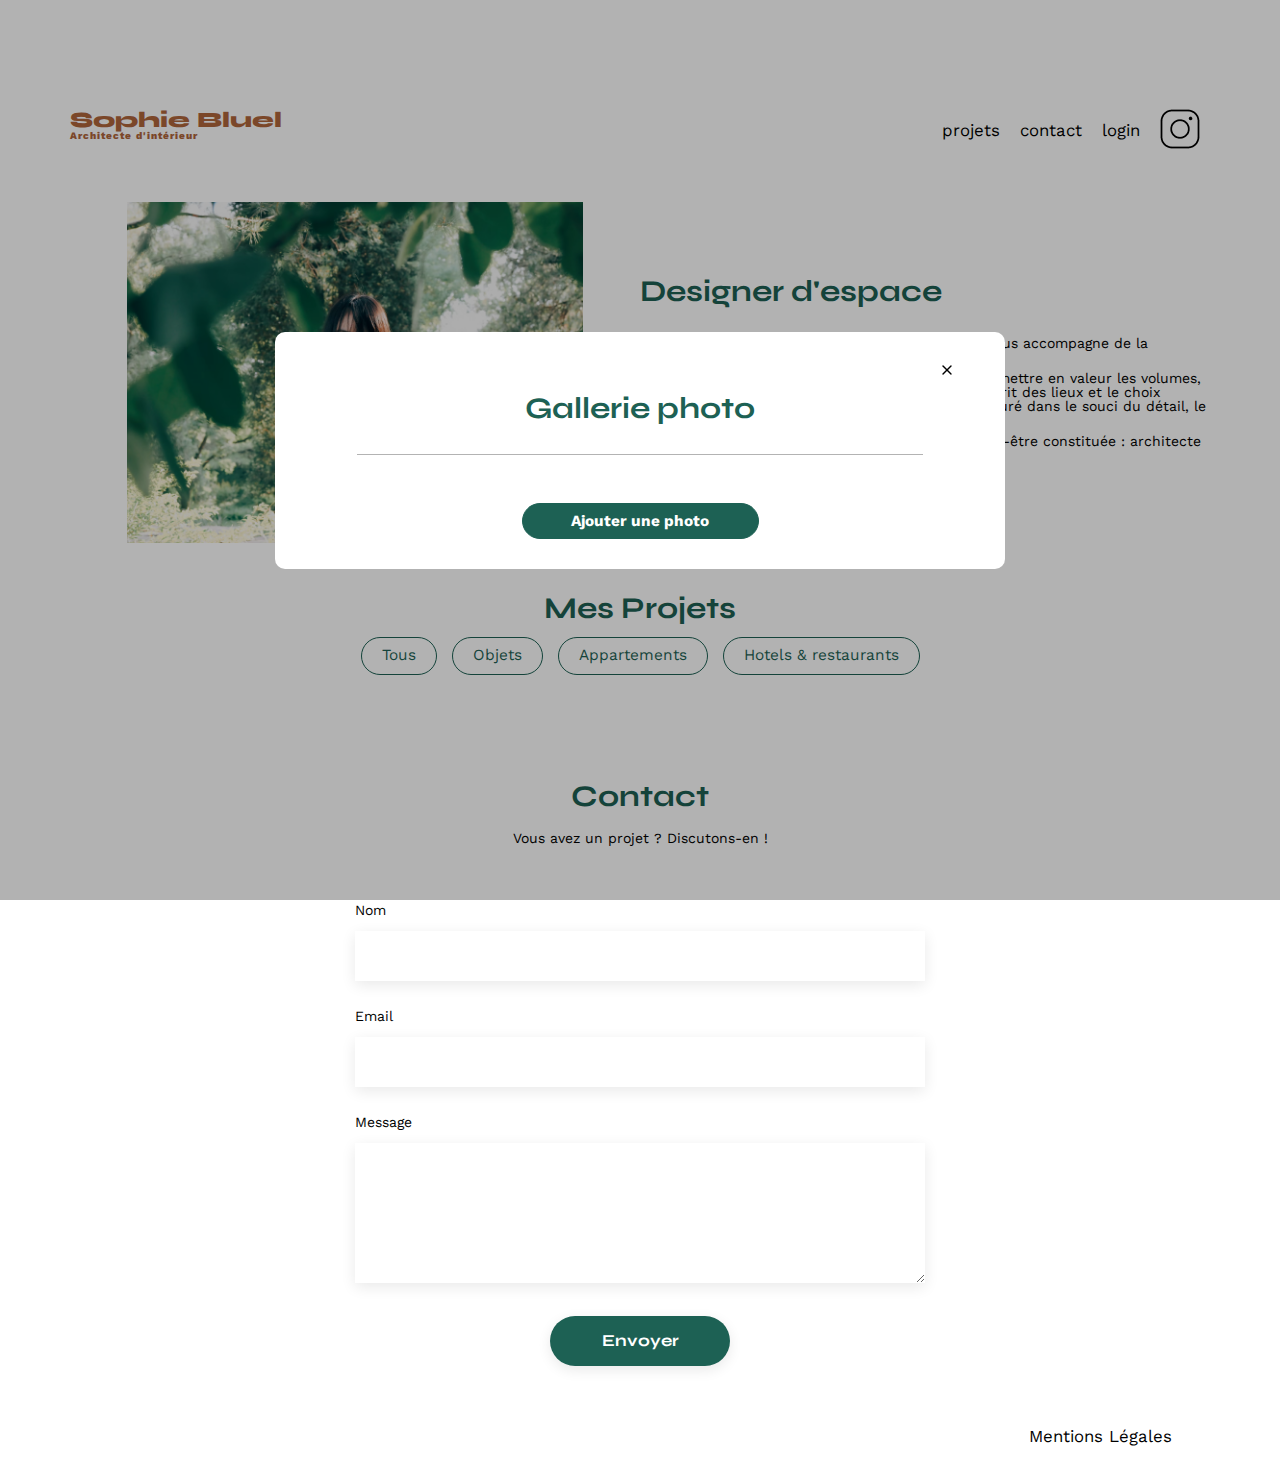
==== FrontEnd/index.html @ 95aede49 "category dropdown update" ====
<!DOCTYPE html>
<html lang="fr">
<head>
	<meta charset="UTF-8">
	<title>Sophie Bluel - Architecte d'intérieur</title>
	<meta name="viewport" content="width=device-width, initial-scale=1.0">
	<link rel="preconnect" href="https://fonts.googleapis.com">
	<link rel="preconnect" href="https://fonts.gstatic.com" crossorigin>
	<link href="https://fonts.googleapis.com/css2?family=Syne:wght@700;800&family=Work+Sans&display=swap" rel="stylesheet">
	<link rel="stylesheet" href="https://cdnjs.cloudflare.com/ajax/libs/font-awesome/6.5.2/css/all.min.css" integrity="sha512-SnH5WK+bZxgPHs44uWIX+LLJAJ9/2PkPKZ5QiAj6Ta86w+fsb2TkcmfRyVX3pBnMFcV7oQPJkl9QevSCWr3W6A==" crossorigin="anonymous" referrerpolicy="no-referrer" />
	<meta name="description" content="">
	<link rel="stylesheet" href="./assets/style.css">
</head>

<body>
	<div class="black">
		<span><i class="fa-regular fa-pen-to-square"></i></span>
		<span>Mode édition</span>
	</div>
<div class="generalContainer">
	<header>
		<h1>Sophie Bluel <span>Architecte d'intérieur</span></h1>
		<nav>
			<ul>
				<li>projets</li>
				<li>contact</li>
				<li id="loginBtn"><a href="login-page.html">login</a></li>
				<li><img src="./assets/icons/instagram.png" alt="Instagram"></li>
			</ul>
		</nav>
	</header>
	<main>
		<section id="introduction">
			<figure>
				<img src="./assets/images/sophie-bluel.png" alt="">
			</figure>
			<article>
				<h2>Designer d'espace</h2>
				<p>Je raconte votre histoire, je valorise vos idées. Je vous accompagne de la conception à la livraison finale du chantier.</p>
				<p>Chaque projet sera étudié en commun, de façon à mettre en valeur les volumes, les matières et les couleurs dans le respect de l’esprit des lieux et le choix adapté des matériaux. Le suivi du chantier sera assuré dans le souci du détail, le respect du planning et du budget.</p>
				<p>En cas de besoin, une équipe pluridisciplinaire peut-être constituée : architecte DPLG, décorateur(trice)</p>
			</article>
		</section>
		<section id="portfolio">
			<div class="portfolioTitleContainer">
				<h2>Mes Projets</h2>
				<div class="modifLog">
					<span>
						<img src="./assets/icons/pen-to-square-regular.svg" alt="" width="16" height="16">
						<span><a href="#modal">modifier</a></span>
					</span>
				</div>
			</div> 
			<div class="btnContainer">
				<ul>
					<li><button class="filterBtn" id="all">Tous</button></li>
					<li><button class="filterBtn" id="object">Objets</button></li>
					<li><button class="filterBtn" id="flats">Appartements</button></li>
					<li><button class="filterBtn" id="hotel&Resto">Hotels & restaurants</button></li>
				</ul>
			</div>
			<div class="gallery"></div>
		</section>
		<section id="contact">
			<h2>Contact</h2>
			<p>Vous avez un projet ? Discutons-en !</p>
			<form action="#" method="post">
				<label for="name">Nom</label>
				<input type="text" name="name" id="name">
				<label for="email">Email</label>
				<input type="email" name="email" id="email">
				<label for="message">Message</label>
				<textarea name="message" id="message" cols="30" rows="10"></textarea>
				<input type="submit" value="Envoyer">
			</form>
		</section>
	</main>

	<aside id="modal" class="galleryModal" aria-hidden="true" role="dialog"
  aria-modal="false" >
    <div class="modalWrapper js-modal-stop">
			<div class="closeContainer">
				<img src="./assets/icons/arrow-left.svg" alt="return back icon" id="hiddenIcon">
				<img src="./assets/icons/x.svg" alt="close icon" class="closingIcon">
			</div>
			<div class="modalV1">
				<h2>Gallerie photo</h2>
				<div class="galleryContainer"></div>
				<button type="submit" id="modalBtn">Ajouter une photo</button>
			</div>

			<div class="modalV2">
				<h2>Ajout photo</h2>
				<div class="formContainer">
					<form action="">
						<div class="addPhotoContainer">
							<!-- <img src="#" alt="Preview image" id="previewImage"> -->
							<p id="addIcon"><i class="fa-regular fa-image"></i></p>
							<button id="addPhoto">
								<input type="file" value="+ Ajouter photo" id="fileInput">
							</button>
							<p>jpg, png : 4mo max</p>
						</div>
						<div class="inputContainer">
							<label for="title">Titre</label>
							<input type="text" name="title" id="titleInput">
							<label for="category">Catégorie</label>
							<div class="dropdown">
								<div class="select">
									<span class="selected">Objets</span>
									<div class="caret">
										<i class="fa-solid fa-chevron-down"></i>
									</div>
								</div>
								<ul class="menu">
									<li class="actived">Objets</li>
									<li>Appartements</li>
									<li>Hotels & restaurants</li>
								</ul>
							</div>
						</div>
						<div class="validBtnContainer">
							<button id="validBtn" disabled="disabled">Valider</button>
						</div>
					</form>
				</div>
			</div>
    </div>
  </aside>

	
	<footer>
		<nav>
			<ul>
				<li>Mentions Légales</li>
			</ul>
		</nav>
	</footer>
</div>
<script src="./script.js"></script>
</body>
</html>
---- FrontEnd/assets/style.css ----
/* http://meyerweb.com/eric/tools/css/reset/
   v2.0 | 20110126
   License: none (public domain)
*/

*{
	margin: 0;
	padding: 0;
	border: 0;
	font-size: 100%;
	font: inherit;
	vertical-align: baseline;
}
/* HTML5 display-role reset for older browsers */
article, aside, details, figcaption, figure,
footer, header, hgroup, menu, nav, section {
	display: block;
}
body {
	line-height: 1;
}
ol, ul {
	list-style: none;
}
blockquote, q {
	quotes: none;
}
blockquote:before, blockquote:after,
q:before, q:after {
	content: '';
	content: none;
}
table {
	border-collapse: collapse;
	border-spacing: 0;
}
/** end reset css**/
body {
	font-family: 'Work Sans' ;
	font-size: 14px;
}
.generalContainer{
	max-width: 1140px;
	margin:auto;
}
header {
	display: flex;
	justify-content: space-between;
	margin: 50px 0
}
section {
	margin: 50px 0
}

h1{
	display: flex;
	flex-direction: column;
	font-family: 'Syne';
	font-size: 22px;
	font-weight: 800;
	color: #B1663C
}

h1 > span {
	font-family: 'Work Sans';
	font-size:10px;
	letter-spacing: 0.1em;
;
}

h2{
	font-family: 'Syne';
	font-weight: 700;
	font-size: 30px;
	color: #1D6154
}
a{
	text-decoration: none;
	color: #000

}
a:hover{
	color: #B1663C;

}
nav ul {
	display: flex;
	align-items: center;
	list-style-type: none;

}
nav li {
	padding: 0 10px;
	font-size: 1.2em;
}

li:hover {
	color: #B1663C;
}
#introduction {
	display: flex;
	align-items: center;
}
#introduction figure {
	flex: 1
}
#introduction img {
	display: block;
	margin: auto;
	width: 80%;
}

#introduction article {
	flex: 1
}
#introduction h2 {
	margin-bottom: 1em;
}

#introduction p {
	margin-bottom: 0.5em;
}
#portfolio h2 {
	text-align: center;
}

.black{
	background: #000;
	height: 59px;
	color: #ffffff;
	display: flex;
	justify-content: center;
	align-items: center;
	gap: 1em;
	visibility: hidden;
}

.portfolioTitleContainer{
	display: flex;
	align-items: center;
	justify-content: center;
	gap: 1.5rem;
	margin-bottom: 1em;
} 
.modifLog{
	display: none;
}
.modifLog img{
	cursor: pointer;
}

.btnContainer{
	margin-bottom: 4em;
	display: flex;
	justify-content: center;
}
.btnContainer ul{
	display: flex;
	gap: 15px;
}
button{
	background: transparent;
	border: 1px solid #1d6154;
	color: #1D6154;
	border-radius: 60px;
	font-size: 1.1em;
	padding: 10px 20px;
}
button:hover{
	cursor: pointer;
	background: #1D6154;
	color: white;
}
.active{
	background: #1D6154;
	color: white;
}

.gallery {
	width: 100%;
	display: grid;
	grid-template-columns: 1fr 1fr 1fr;
	grid-column-gap: 20px;
	grid-row-gap: 20px;
}

.gallery img {
	width: 100%;

}
#contact {
	width: 50%;
margin: auto;
}
#contact > * {
	text-align: center;

}
#contact h2{
	margin-bottom: 20px;
}
#contact form {
	text-align: left;
	margin-top:30px;
	display: flex;
	flex-direction: column;
}

#contact input {
	height: 50px;
	font-size: 1.2em;
	border: none;
	box-shadow: 0px 4px 14px rgba(0, 0, 0, 0.09);
}
#contact label {
	margin: 2em 0 1em 0;
}
#contact textarea {
	border: none;
	box-shadow: 0px 4px 14px rgba(0, 0, 0, 0.09);
}

input[type="submit"]{
	font-family: 'Syne';
	font-weight: 700;
	color: #ffffff;
	background-color: #1D6154;
	margin : 2em auto ;
	width: 180px;
	text-align: center;
	border-radius: 60px ;
}

footer nav ul {
	display: flex;
	justify-content: flex-end;
	margin: 2em
}


/* MODAL */
.galleryModal{
	/* visibility: hidden; */
  position: fixed;
	user-select: none;
  top: 0;
  left: 0;
  width: 100%;
	height: 100%;
  background: rgba(0, 0, 0, 0.3);
  display: flex;
  align-items: center;
  justify-content: center;
}
.modalWrapper{
	background: #fff;
  width: 630px;
  padding: 30px 50px;
	border-radius: 10px;
	}
.closeContainer{
  display: flex;
  justify-content: space-between;
  margin-bottom: 15px;
}
.closeContainer img{
  cursor: pointer;
}
#hiddenIcon{
	visibility: hidden;
}
.galleryContainer{
  position: relative;
  display: grid;
  grid-template-columns: repeat(5, 1fr);
  gap: 2rem 2%;
  margin: 2rem 2rem 3rem;
}
.galleryContainer::after{
content: "";
position: absolute;
width: 100%;
height: 1px;
background: rgb(179, 179, 179);
bottom: -5%;
}
aside h2{
  text-align: center;
}
#modalBtn{
  font-weight: 700;
	color: #fff;
	background-color: #1D6154;
	margin : 0 auto ;
	width: 237px;
	height: 36px;
	border-radius: 60px ;
  display: grid;
  align-items: center;
}
button:hover{
  cursor: pointer;
}

.projectPhoto{
	width: 100%;
	position: relative;
}

.projectPhoto img{
	object-fit: cover;
	width: 100%;
	height: 100%;
}

.trashContainer{
	background: #000;
	width: 20px;
	display: grid;
	place-content: center;
	justify-items: center;
	align-items: center;
	border-radius: 3px;
	padding: 2px;
	position: absolute;
	content: "";
	right: 0;
	cursor: pointer;
	margin: 5px;
	z-index: 100;
}
.trashContainer img{
	width: 90%;
	height: 90%;
}


/* -- MODAL V2 -- */

.modalV2{
	display: none;
}

.formContainer{
	margin: 2rem auto 3rem;
	max-width: 420px;
}

.addPhotoContainer{
	background: rgba(232, 241, 246);
	border-radius: 3px;
	height: 169px;
	margin: 0 auto;
	display: flex;
	flex-direction: column;
	align-items: center;
	justify-content: center;
	padding: 20px;
}
#addIcon{
	font-size: 5em;
	color: #b9c5cc;
}
.addPhotoContainer button{
	width: 50%;
	margin: 1em;
	background: #b9c5cc;
	border: none;
	z-index: 0;
}
.addPhotoContainer input{
	cursor: pointer;
	color: #306685;
	background: transparent;
}
.inputContainer{
	display: flex;
	flex-direction: column;
	align-items: center;
	padding: 20px 0;
	margin-bottom: 2em;
}
.inputContainer input{
	width: 100%;
	height: 51px;
	box-shadow: 0 4px 14px rgba(0, 0, 0, 0.09);
	margin: 1em 0 2em;
	outline: none;
	padding: 0 5px ;
}
.inputContainer label{
	text-align: left;
	width: 100%;
}
.validBtnContainer{
	position: relative;
	display: flex;
	justify-content: center;
	align-items: center;
	margin: 4em 0 0;
}
#validBtn{
	width: 237px;
	height: 36px;
	background: #a7a7a7;
	color: #fff;
	border: transparent;
	cursor: default;
}
.validBtnContainer::before{
	content: "";
	position: absolute;
	width: 100%;
	height: 1px;
	background: rgb(179, 179, 179);
	top: -90%;
}
.before-hidden::before{
	visibility: hidden;
}

/* DROPDOWN MENU */
.dropdown{
	position: relative;
	margin-top: 1em;
	width: 100%;
	padding: 0 5px;

}
.select{
	display: flex;
	justify-content: space-between;
	align-items: center;
	height: 51px;
	box-shadow: 0 4px 14px rgba(0, 0, 0, 0.09);
	padding: 0 1em;
	margin-bottom: 0.5em;
}
.caret{
	cursor: pointer;
}
.caret-rotate{
	transform: rotate(180deg);
}
.menu{
	padding: 0.2em 1em;
	box-shadow: 0 4px 14px rgba(0, 0, 0, 0.09);
	border-radius: 3px;
	position: absolute;
	width: 92%;
	z-index: 1;
	opacity: 0;
	transform: translateX(-50%);
	left: 50%;
	display: none;
	transition: 0.2s;

}
.menu li{
	margin: 5px 0;
	cursor: pointer;
	width: 50%;
}
.menu-open{
	opacity: 1;
	display: block;
}
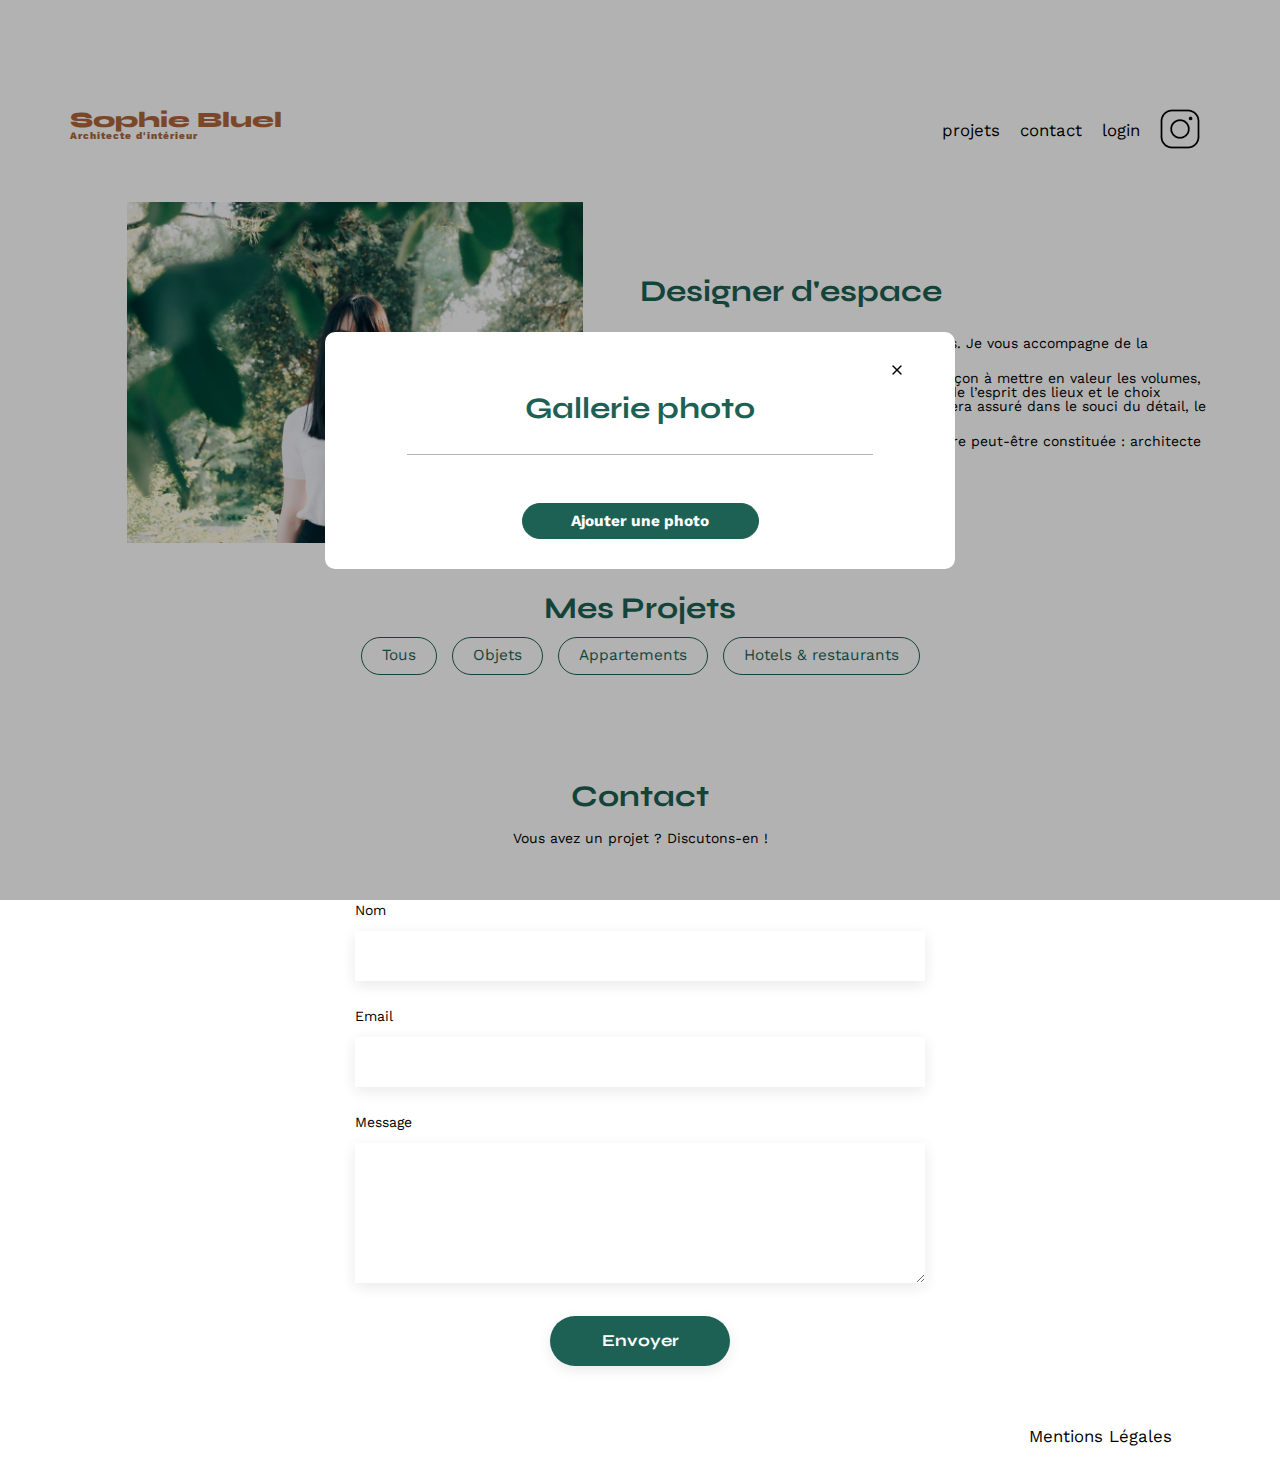
==== commit b082182f: "new css file for modal, html updates on modalV2, JS updated" ====
--- a/FrontEnd/index.html
+++ b/FrontEnd/index.html
@@ -10,6 +10,7 @@
 	<link rel="stylesheet" href="https://cdnjs.cloudflare.com/ajax/libs/font-awesome/6.5.2/css/all.min.css" integrity="sha512-SnH5WK+bZxgPHs44uWIX+LLJAJ9/2PkPKZ5QiAj6Ta86w+fsb2TkcmfRyVX3pBnMFcV7oQPJkl9QevSCWr3W6A==" crossorigin="anonymous" referrerpolicy="no-referrer" />
 	<meta name="description" content="">
 	<link rel="stylesheet" href="./assets/style.css">
+	<link rel="stylesheet" href="./assets/modal-style.css">
 </head>
 
 <body>
@@ -94,12 +95,13 @@
 				<div class="formContainer">
 					<form action="">
 						<div class="addPhotoContainer">
-							<!-- <img src="#" alt="Preview image" id="previewImage"> -->
 							<p id="addIcon"><i class="fa-regular fa-image"></i></p>
-							<button id="addPhoto">
-								<input type="file" value="+ Ajouter photo" id="fileInput">
-							</button>
-							<p>jpg, png : 4mo max</p>
+							<img src="" id="previewImage">
+							<div class="addPhoto">
+								<input type="file" accept=".jpg, .png" id="fileInput">
+								<label for="fileInput" id="addTxt">+ Ajouter photo<label>
+							</div>
+							<p id="infoFormat">jpg, png : 4mo max</p>
 						</div>
 						<div class="inputContainer">
 							<label for="title">Titre</label>
--- a/FrontEnd/assets/style.css
+++ b/FrontEnd/assets/style.css
@@ -238,230 +238,3 @@
 }
 
 
-/* MODAL */
-.galleryModal{
-	/* visibility: hidden; */
-  position: fixed;
-	user-select: none;
-  top: 0;
-  left: 0;
-  width: 100%;
-	height: 100%;
-  background: rgba(0, 0, 0, 0.3);
-  display: flex;
-  align-items: center;
-  justify-content: center;
-}
-.modalWrapper{
-	background: #fff;
-  width: 630px;
-  padding: 30px 50px;
-	border-radius: 10px;
-	}
-.closeContainer{
-  display: flex;
-  justify-content: space-between;
-  margin-bottom: 15px;
-}
-.closeContainer img{
-  cursor: pointer;
-}
-#hiddenIcon{
-	visibility: hidden;
-}
-.galleryContainer{
-  position: relative;
-  display: grid;
-  grid-template-columns: repeat(5, 1fr);
-  gap: 2rem 2%;
-  margin: 2rem 2rem 3rem;
-}
-.galleryContainer::after{
-content: "";
-position: absolute;
-width: 100%;
-height: 1px;
-background: rgb(179, 179, 179);
-bottom: -5%;
-}
-aside h2{
-  text-align: center;
-}
-#modalBtn{
-  font-weight: 700;
-	color: #fff;
-	background-color: #1D6154;
-	margin : 0 auto ;
-	width: 237px;
-	height: 36px;
-	border-radius: 60px ;
-  display: grid;
-  align-items: center;
-}
-button:hover{
-  cursor: pointer;
-}
-
-.projectPhoto{
-	width: 100%;
-	position: relative;
-}
-
-.projectPhoto img{
-	object-fit: cover;
-	width: 100%;
-	height: 100%;
-}
-
-.trashContainer{
-	background: #000;
-	width: 20px;
-	display: grid;
-	place-content: center;
-	justify-items: center;
-	align-items: center;
-	border-radius: 3px;
-	padding: 2px;
-	position: absolute;
-	content: "";
-	right: 0;
-	cursor: pointer;
-	margin: 5px;
-	z-index: 100;
-}
-.trashContainer img{
-	width: 90%;
-	height: 90%;
-}
-
-
-/* -- MODAL V2 -- */
-
-.modalV2{
-	display: none;
-}
-
-.formContainer{
-	margin: 2rem auto 3rem;
-	max-width: 420px;
-}
-
-.addPhotoContainer{
-	background: rgba(232, 241, 246);
-	border-radius: 3px;
-	height: 169px;
-	margin: 0 auto;
-	display: flex;
-	flex-direction: column;
-	align-items: center;
-	justify-content: center;
-	padding: 20px;
-}
-#addIcon{
-	font-size: 5em;
-	color: #b9c5cc;
-}
-.addPhotoContainer button{
-	width: 50%;
-	margin: 1em;
-	background: #b9c5cc;
-	border: none;
-	z-index: 0;
-}
-.addPhotoContainer input{
-	cursor: pointer;
-	color: #306685;
-	background: transparent;
-}
-.inputContainer{
-	display: flex;
-	flex-direction: column;
-	align-items: center;
-	padding: 20px 0;
-	margin-bottom: 2em;
-}
-.inputContainer input{
-	width: 100%;
-	height: 51px;
-	box-shadow: 0 4px 14px rgba(0, 0, 0, 0.09);
-	margin: 1em 0 2em;
-	outline: none;
-	padding: 0 5px ;
-}
-.inputContainer label{
-	text-align: left;
-	width: 100%;
-}
-.validBtnContainer{
-	position: relative;
-	display: flex;
-	justify-content: center;
-	align-items: center;
-	margin: 4em 0 0;
-}
-#validBtn{
-	width: 237px;
-	height: 36px;
-	background: #a7a7a7;
-	color: #fff;
-	border: transparent;
-	cursor: default;
-}
-.validBtnContainer::before{
-	content: "";
-	position: absolute;
-	width: 100%;
-	height: 1px;
-	background: rgb(179, 179, 179);
-	top: -90%;
-}
-.before-hidden::before{
-	visibility: hidden;
-}
-
-/* DROPDOWN MENU */
-.dropdown{
-	position: relative;
-	margin-top: 1em;
-	width: 100%;
-	padding: 0 5px;
-
-}
-.select{
-	display: flex;
-	justify-content: space-between;
-	align-items: center;
-	height: 51px;
-	box-shadow: 0 4px 14px rgba(0, 0, 0, 0.09);
-	padding: 0 1em;
-	margin-bottom: 0.5em;
-}
-.caret{
-	cursor: pointer;
-}
-.caret-rotate{
-	transform: rotate(180deg);
-}
-.menu{
-	padding: 0.2em 1em;
-	box-shadow: 0 4px 14px rgba(0, 0, 0, 0.09);
-	border-radius: 3px;
-	position: absolute;
-	width: 92%;
-	z-index: 1;
-	opacity: 0;
-	transform: translateX(-50%);
-	left: 50%;
-	display: none;
-	transition: 0.2s;
-
-}
-.menu li{
-	margin: 5px 0;
-	cursor: pointer;
-	width: 50%;
-}
-.menu-open{
-	opacity: 1;
-	display: block;
-}--- a/FrontEnd/assets/modal-style.css
+++ b/FrontEnd/assets/modal-style.css
@@ -0,0 +1,246 @@
+*{
+  margin: 0;
+  padding: 0;
+  box-sizing: border-box;
+}
+
+/* MODAL */
+.galleryModal{
+	/* visibility: hidden; */
+  position: fixed;
+	user-select: none;
+  top: 0;
+  left: 0;
+  width: 100%;
+	height: 100%;
+  background: rgba(0, 0, 0, 0.3);
+  display: flex;
+  align-items: center;
+  justify-content: center;
+}
+.modalWrapper{
+	background: #fff;
+  width: 630px;
+  padding: 30px 50px;
+	border-radius: 10px;
+	}
+.closeContainer{
+  display: flex;
+  justify-content: space-between;
+  margin-bottom: 15px;
+}
+.closeContainer img{
+  cursor: pointer;
+}
+#hiddenIcon{
+	visibility: hidden;
+}
+.galleryContainer{
+  position: relative;
+  display: grid;
+  grid-template-columns: repeat(5, 1fr);
+  gap: 2rem 2%;
+  margin: 2rem 2rem 3rem;
+}
+.galleryContainer::after{
+content: "";
+position: absolute;
+width: 100%;
+height: 1px;
+background: rgb(179, 179, 179);
+bottom: -5%;
+}
+aside h2{
+  text-align: center;
+}
+#modalBtn{
+  font-weight: 700;
+	color: #fff;
+	background-color: #1D6154;
+	margin : 0 auto ;
+	width: 237px;
+	height: 36px;
+	border-radius: 60px ;
+  display: grid;
+  align-items: center;
+}
+button:hover{
+  cursor: pointer;
+}
+
+.projectPhoto{
+	width: 100%;
+	position: relative;
+}
+
+.projectPhoto img{
+	object-fit: cover;
+	width: 100%;
+	height: 100%;
+}
+
+.trashContainer{
+	background: #000;
+	width: 20px;
+	display: grid;
+	place-content: center;
+	justify-items: center;
+	align-items: center;
+	border-radius: 3px;
+	padding: 2px;
+	position: absolute;
+	content: "";
+	right: 0;
+	cursor: pointer;
+	margin: 5px;
+	z-index: 100;
+}
+.trashContainer img{
+	width: 90%;
+	height: 90%;
+}
+
+
+/* -- MODAL V2 -- */
+
+.modalV2{
+	display: none;
+}
+
+.formContainer{
+	margin: 2rem auto 3rem;
+	max-width: 420px;
+}
+
+.addPhotoContainer{
+	background: rgba(232, 241, 246);
+	border-radius: 3px;
+	height: 169px;
+	margin: 0 auto;
+	display: flex;
+	flex-direction: column;
+	align-items: center;
+	justify-content: center;
+	padding: 20px;
+}
+#addIcon{
+	font-size: 5em;
+	color: #b9c5cc;
+}
+#previewImage{
+	position: relative;
+	max-width: 100%;
+	max-height: 100%;
+	object-fit: cover;
+}
+.addPhoto{
+	width: 50%;
+	margin: 1em;
+	display: flex;
+	justify-content: center;
+}
+.addPhotoContainer input{
+	display: none;
+}
+#addTxt{
+	color: #306685;
+	background: #b9c5cc;
+	text-align: center;
+	cursor: pointer;
+	z-index: 0;
+	position: relative;
+	padding: 1em 2em;
+	width: 173px;
+	border-radius: 20px;
+}
+
+.inputContainer{
+	display: flex;
+	flex-direction: column;
+	align-items: center;
+	padding: 20px 0;
+	margin-bottom: 2em;
+}
+.inputContainer input{
+	width: 100%;
+	height: 51px;
+	box-shadow: 0 4px 14px rgba(0, 0, 0, 0.09);
+	margin: 1em 0 2em;
+	outline: none;
+	padding: 0 5px ;
+}
+.inputContainer label{
+	text-align: left;
+	width: 100%;
+}
+.validBtnContainer{
+	position: relative;
+	display: flex;
+	justify-content: center;
+	align-items: center;
+	margin: 4em 0 0;
+}
+#validBtn{
+	width: 237px;
+	height: 36px;
+	background: #a7a7a7;
+	color: #fff;
+	border: transparent;
+	cursor: default;
+}
+.validBtnContainer::before{
+	content: "";
+	position: absolute;
+	width: 100%;
+	height: 1px;
+	background: rgb(179, 179, 179);
+	top: -90%;
+}
+.before-hidden::before{
+	visibility: hidden;
+}
+
+/* DROPDOWN MENU */
+.dropdown{
+	position: relative;
+	margin-top: 1em;
+	width: 100%;
+	padding: 0 5px;
+
+}
+.select{
+	display: flex;
+	justify-content: space-between;
+	align-items: center;
+	height: 51px;
+	box-shadow: 0 4px 14px rgba(0, 0, 0, 0.09);
+	padding: 0 1em;
+	margin-bottom: 0.5em;
+	cursor: pointer;
+}
+.caret-rotate{
+	transform: rotate(180deg);
+}
+.menu{
+	padding: 0.2em 1em;
+	box-shadow: 0 4px 14px rgba(0, 0, 0, 0.09);
+	border-radius: 3px;
+	position: absolute;
+	width: 92%;
+	z-index: 1;
+	opacity: 0;
+	transform: translateX(-50%);
+	left: 50%;
+	display: none;
+	transition: 0.2s;
+
+}
+.menu li{
+	margin: 5px 0;
+	cursor: pointer;
+	width: 50%;
+}
+.menu-open{
+	opacity: 1;
+	display: block;
+}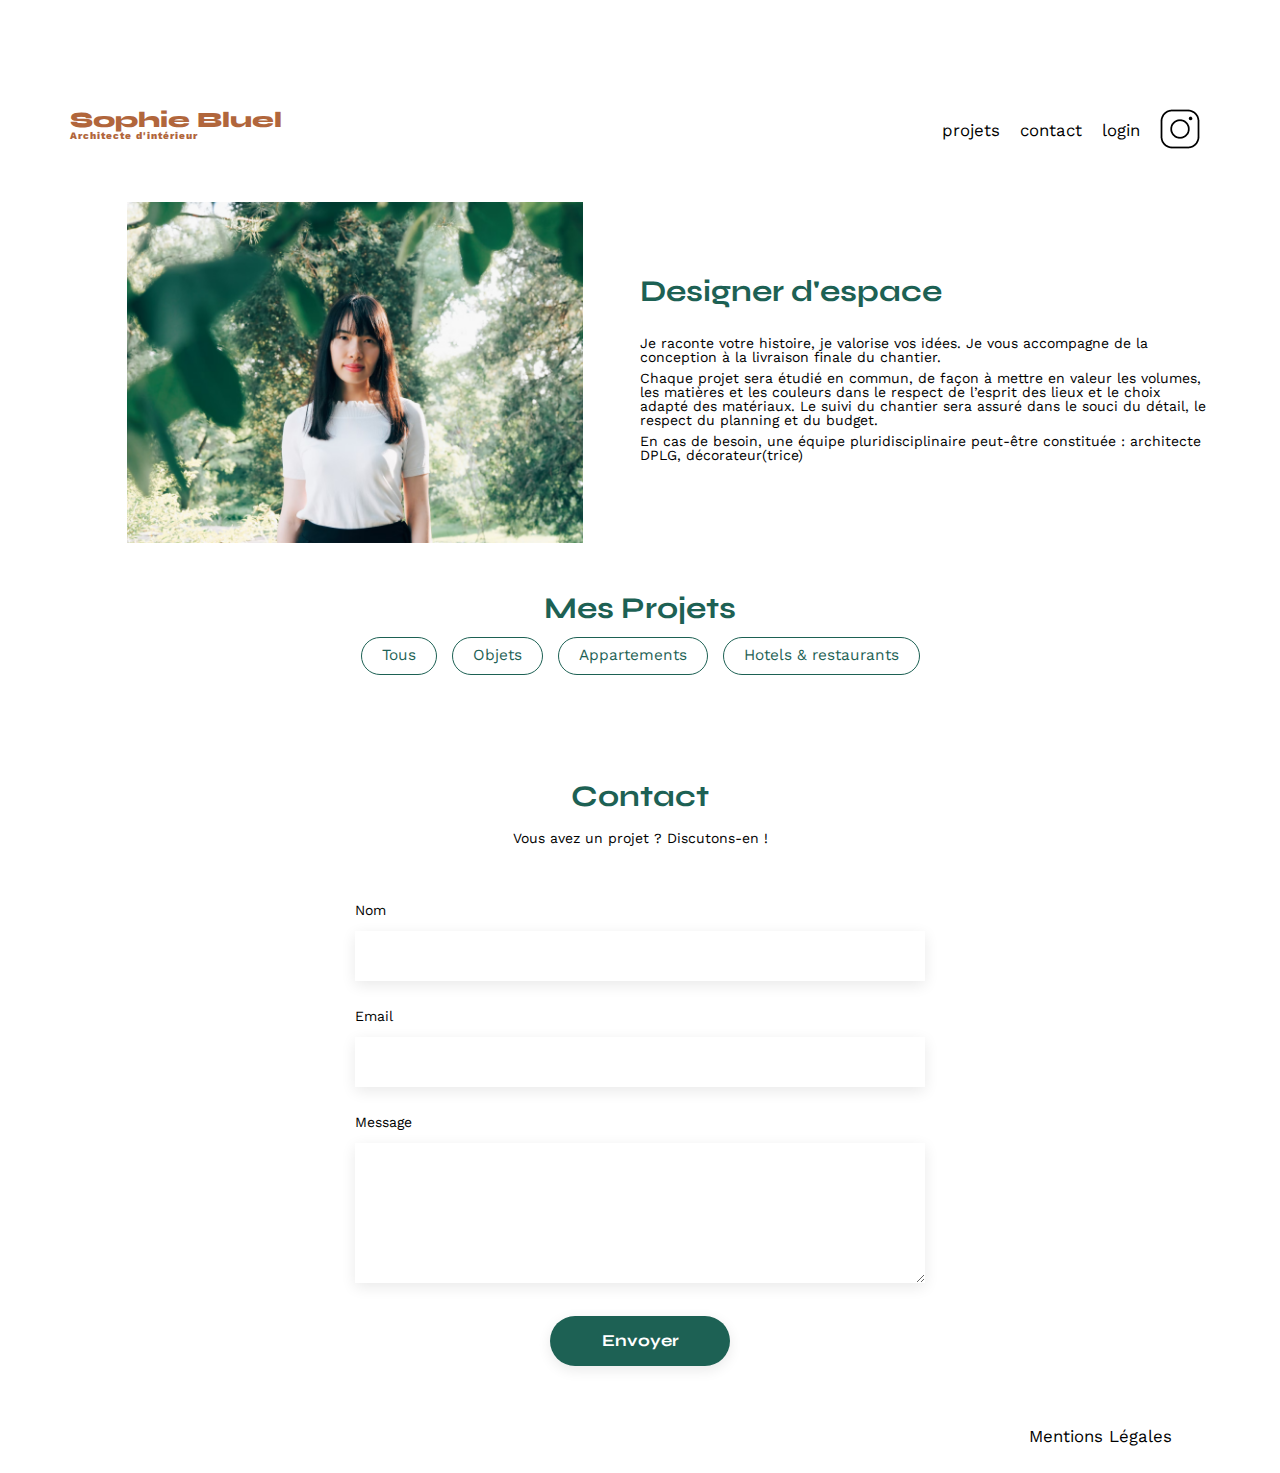
==== commit 2104c5ca: "project form updated" ====
--- a/FrontEnd/index.html
+++ b/FrontEnd/index.html
@@ -93,7 +93,7 @@
 			<div class="modalV2">
 				<h2>Ajout photo</h2>
 				<div class="formContainer">
-					<form action="">
+					<form action="" id="addProjectForm">
 						<div class="addPhotoContainer">
 							<p id="addIcon"><i class="fa-regular fa-image"></i></p>
 							<img src="" id="previewImage">
@@ -105,11 +105,12 @@
 						</div>
 						<div class="inputContainer">
 							<label for="title">Titre</label>
-							<input type="text" name="title" id="titleInput">
+							<input type="text" id="title" class="js-select">
 							<label for="category">Catégorie</label>
 							<div class="dropdown">
 								<div class="select">
-									<span class="selected">Objets</span>
+									<input type="text" id="category" class="js-select">
+									<span class="selected"></span>
 									<div class="caret">
 										<i class="fa-solid fa-chevron-down"></i>
 									</div>
--- a/FrontEnd/assets/modal-style.css
+++ b/FrontEnd/assets/modal-style.css
@@ -6,7 +6,7 @@
 
 /* MODAL */
 .galleryModal{
-	/* visibility: hidden; */
+	visibility: hidden;
   position: fixed;
 	user-select: none;
   top: 0;
@@ -187,6 +187,9 @@
 	color: #fff;
 	border: transparent;
 	cursor: default;
+	font-weight: 700;
+	display: grid;
+	align-items: center;
 }
 .validBtnContainer::before{
 	content: "";
@@ -205,8 +208,6 @@
 	position: relative;
 	margin-top: 1em;
 	width: 100%;
-	padding: 0 5px;
-
 }
 .select{
 	display: flex;
@@ -217,6 +218,9 @@
 	padding: 0 1em;
 	margin-bottom: 0.5em;
 	cursor: pointer;
+}
+.select input{
+  display: none;
 }
 .caret-rotate{
 	transform: rotate(180deg);
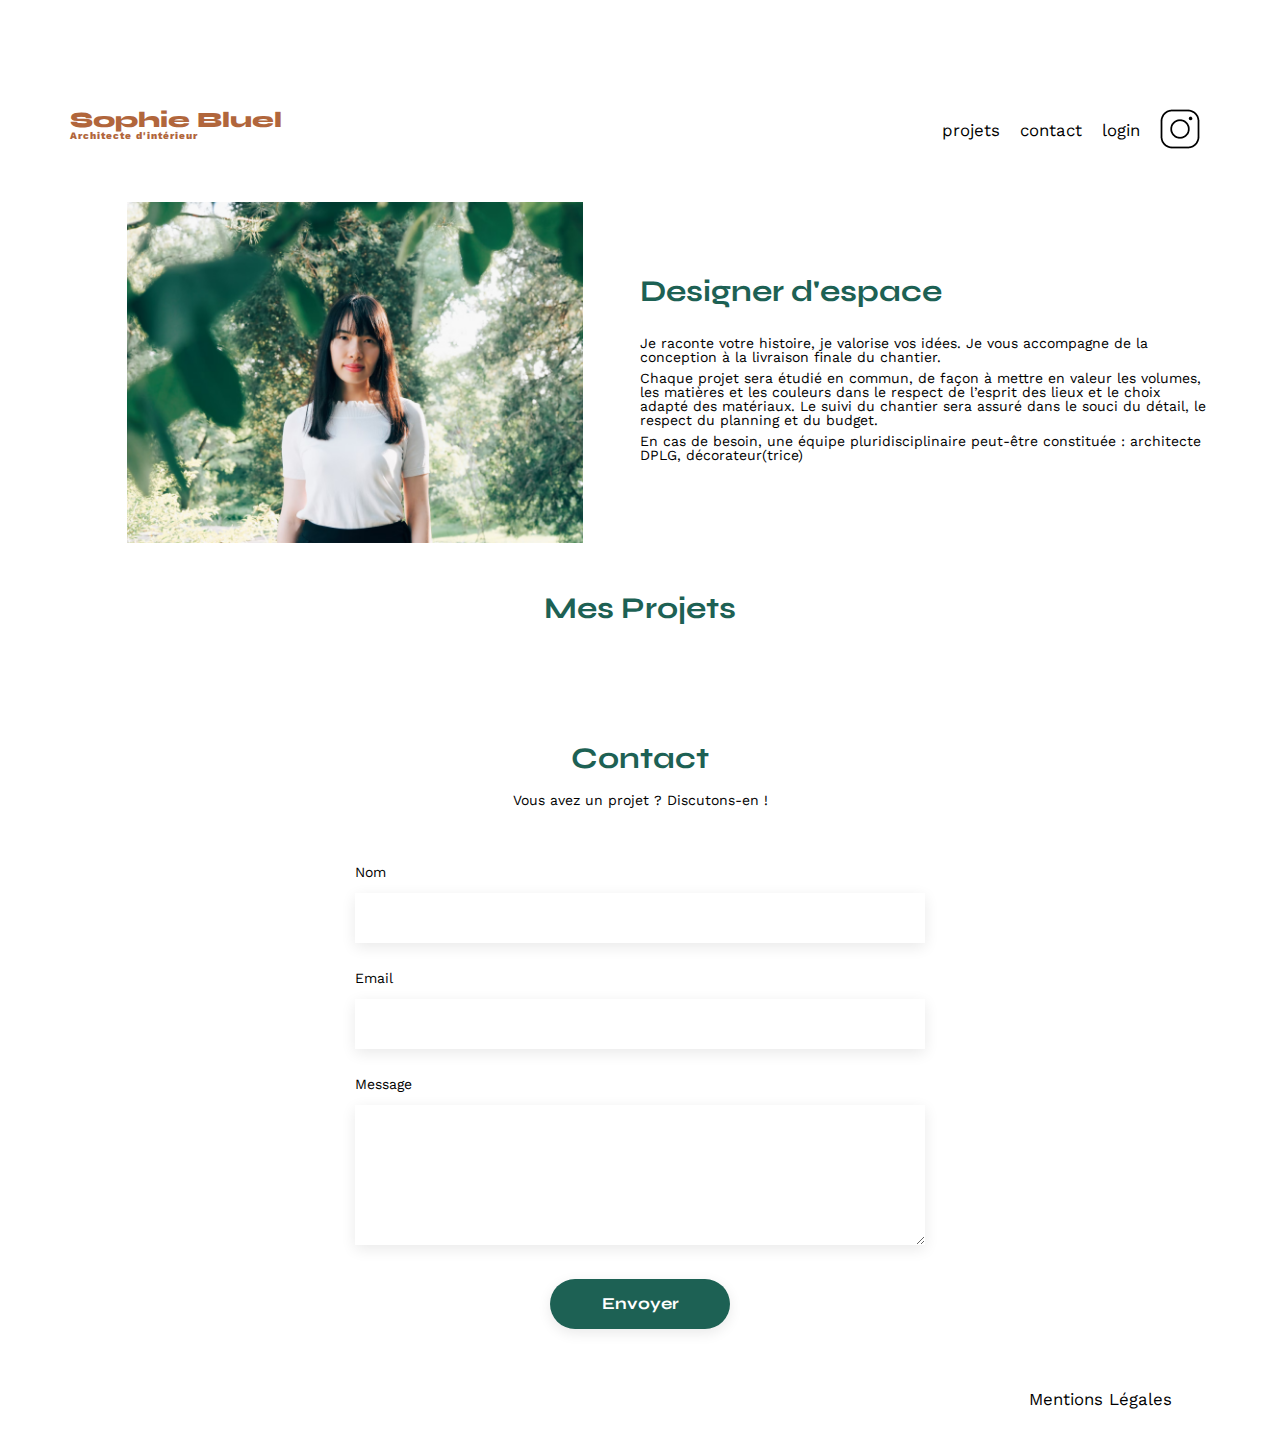
==== commit f5eeb103: "update BTN function and filter function, update file type, update HTML" ====
--- a/FrontEnd/index.html
+++ b/FrontEnd/index.html
@@ -7,7 +7,7 @@
 	<link rel="preconnect" href="https://fonts.googleapis.com">
 	<link rel="preconnect" href="https://fonts.gstatic.com" crossorigin>
 	<link href="https://fonts.googleapis.com/css2?family=Syne:wght@700;800&family=Work+Sans&display=swap" rel="stylesheet">
-	<link rel="stylesheet" href="https://cdnjs.cloudflare.com/ajax/libs/font-awesome/6.5.2/css/all.min.css" integrity="sha512-SnH5WK+bZxgPHs44uWIX+LLJAJ9/2PkPKZ5QiAj6Ta86w+fsb2TkcmfRyVX3pBnMFcV7oQPJkl9QevSCWr3W6A==" crossorigin="anonymous" referrerpolicy="no-referrer" />
+	<link rel="stylesheet" href="https://cdnjs.cloudflare.com/ajax/libs/font-awesome/6.5.2/css/all.min.css" integrity="sha512-SnH5WK+bZxgPHs44uWIX+LLJAJ9/2PkPKZ5QiAj6Ta86w+fsb2TkcmfRyVX3pBnMFcV7oQPJkl9QevSCWr3W6A==" crossorigin="anonymous" referrerpolicy="no-referrer"/>
 	<meta name="description" content="">
 	<link rel="stylesheet" href="./assets/style.css">
 	<link rel="stylesheet" href="./assets/modal-style.css">
@@ -52,14 +52,7 @@
 					</span>
 				</div>
 			</div> 
-			<div class="btnContainer">
-				<ul>
-					<li><button class="filterBtn" id="all">Tous</button></li>
-					<li><button class="filterBtn" id="object">Objets</button></li>
-					<li><button class="filterBtn" id="flats">Appartements</button></li>
-					<li><button class="filterBtn" id="hotel&Resto">Hotels & restaurants</button></li>
-				</ul>
-			</div>
+			<div class="btnContainer"></div>
 			<div class="gallery"></div>
 		</section>
 		<section id="contact">
@@ -77,7 +70,7 @@
 		</section>
 	</main>
 
-	<aside id="modal" class="galleryModal" aria-hidden="true" role="dialog"
+	<section id="modal" class="galleryModal" aria-hidden="true" role="dialog"
   aria-modal="false" >
     <div class="modalWrapper js-modal-stop">
 			<div class="closeContainer">
@@ -93,13 +86,13 @@
 			<div class="modalV2">
 				<h2>Ajout photo</h2>
 				<div class="formContainer">
-					<form action="" id="addProjectForm">
+					<form id="addProjectForm">
 						<div class="addPhotoContainer">
 							<p id="addIcon"><i class="fa-regular fa-image"></i></p>
 							<img src="" id="previewImage">
 							<div class="addPhoto">
 								<input type="file" accept=".jpg, .png" id="fileInput">
-								<label for="fileInput" id="addTxt">+ Ajouter photo<label>
+								<label for="fileInput" id="addTxt">+ Ajouter photo</label>
 							</div>
 							<p id="infoFormat">jpg, png : 4mo max</p>
 						</div>
@@ -115,11 +108,7 @@
 										<i class="fa-solid fa-chevron-down"></i>
 									</div>
 								</div>
-								<ul class="menu">
-									<li class="actived">Objets</li>
-									<li>Appartements</li>
-									<li>Hotels & restaurants</li>
-								</ul>
+								<ul class="menu"></ul>
 							</div>
 						</div>
 						<div class="validBtnContainer">
@@ -129,7 +118,7 @@
 				</div>
 			</div>
     </div>
-  </aside>
+  </section>
 
 	
 	<footer>
--- a/FrontEnd/assets/style.css
+++ b/FrontEnd/assets/style.css
@@ -96,6 +96,7 @@
 
 li:hover {
 	color: #B1663C;
+	cursor: pointer;
 }
 #introduction {
 	display: flex;
@@ -153,6 +154,7 @@
 	margin-bottom: 4em;
 	display: flex;
 	justify-content: center;
+	gap: 1rem;
 }
 .btnContainer ul{
 	display: flex;
--- a/FrontEnd/assets/modal-style.css
+++ b/FrontEnd/assets/modal-style.css
@@ -17,6 +17,7 @@
   display: flex;
   align-items: center;
   justify-content: center;
+	margin: 0;
 }
 .modalWrapper{
 	background: #fff;
@@ -50,7 +51,8 @@
 background: rgb(179, 179, 179);
 bottom: -5%;
 }
-aside h2{
+.modalV1,
+.modalV2 h2{
   text-align: center;
 }
 #modalBtn{
@@ -82,9 +84,8 @@
 .trashContainer{
 	background: #000;
 	width: 20px;
-	display: grid;
-	place-content: center;
-	justify-items: center;
+	display: flex;
+	justify-content: center;
 	align-items: center;
 	border-radius: 3px;
 	padding: 2px;
